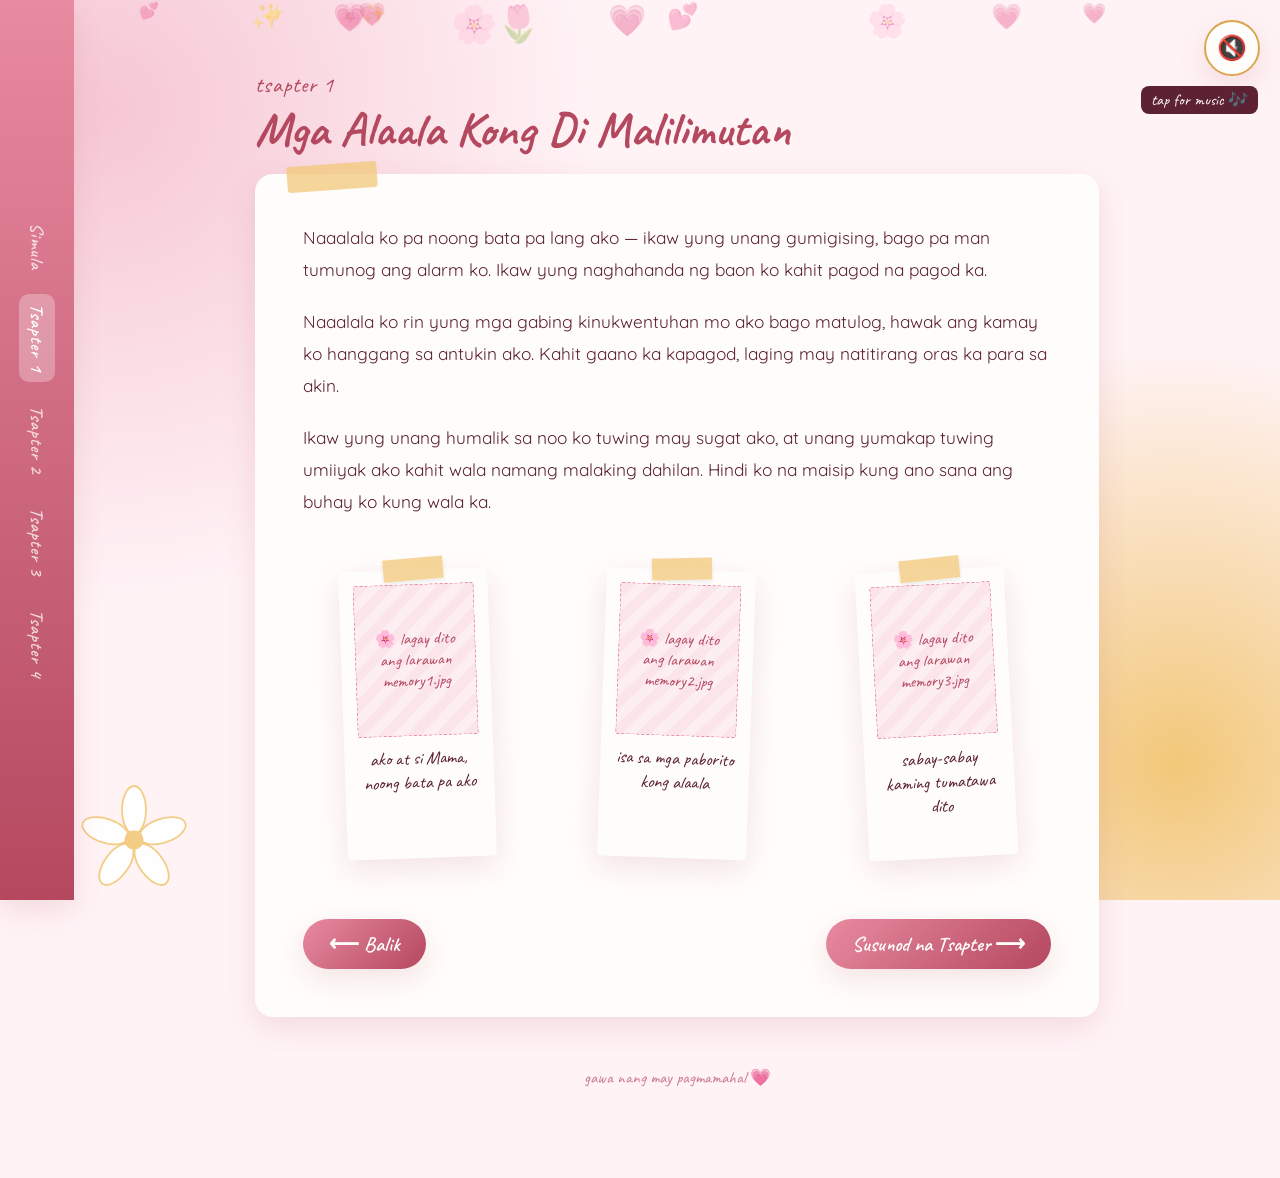
==== page2.html @ b668b49d "Simplify text in letter card on page2.html Removed the phrase 'na pagod na pagod ka pa sa trabaho ka" ====
<!DOCTYPE html>
<html lang="tl">
<head>
<meta charset="UTF-8">
<meta name="viewport" content="width=device-width, initial-scale=1.0">
<title>Tsapter 1: Mga Alaala 🌸</title>
<link rel="stylesheet" href="style.css">
</head>
<body>

<!-- 🎵 AUDIO: add your mp3 for this page below (replace the src path) -->
<audio id="bgm" src="assets/audio/page2-memories.mp3" autoplay loop></audio>
<button id="music-toggle" class="music-toggle" aria-label="Play or pause music">🎵</button>

<div class="sticker-field" aria-hidden="true"></div>

<svg class="corner-bloom bottom-left" viewBox="0 0 100 100" aria-hidden="true">
  <g fill="#ffffff" stroke="#f2c879" stroke-width="1.5">
    <ellipse cx="50" cy="25" rx="10" ry="20"/>
    <ellipse cx="50" cy="25" rx="10" ry="20" transform="rotate(72 50 50)"/>
    <ellipse cx="50" cy="25" rx="10" ry="20" transform="rotate(144 50 50)"/>
    <ellipse cx="50" cy="25" rx="10" ry="20" transform="rotate(216 50 50)"/>
    <ellipse cx="50" cy="25" rx="10" ry="20" transform="rotate(288 50 50)"/>
  </g>
  <circle cx="50" cy="50" r="8" fill="#f2c879"/>
</svg>

<nav class="tab-nav" aria-label="Mga tsapter">
  <a href="index.html">Simula</a>
  <a href="page2.html" class="active">Tsapter 1</a>
  <a href="page3.html">Tsapter 2</a>
  <a href="page4.html">Tsapter 3</a>
  <a href="page5.html">Tsapter 4</a>
</nav>

<main>
  <p class="eyebrow">tsapter 1</p>
  <h2>Mga Alaala Kong Di Malilimutan</h2>

  <div class="letter-card">
    <p class="body-text">
      Naaalala ko pa noong bata pa lang ako — ikaw yung unang gumigising,
      bago pa man tumunog ang alarm ko. Ikaw yung naghahanda ng baon ko
      kahit pagod na pagod ka.
    </p>
    <p class="body-text">
      Naaalala ko rin yung mga gabing kinukwentuhan mo ako bago matulog,
      hawak ang kamay ko hanggang sa antukin ako. Kahit gaano ka kapagod,
      laging may natitirang oras ka para sa akin.
    </p>
    <p class="body-text">
      Ikaw yung unang humalik sa noo ko tuwing may sugat ako, at unang
      yumakap tuwing umiiyak ako kahit wala namang malaking dahilan.
      Hindi ko na maisip kung ano sana ang buhay ko kung wala ka.
    </p>

    <div class="polaroid-grid">
      <figure class="polaroid">
        <div class="tape"></div>
        <div class="photo-slot">
          <!-- 🖼️ IMAGE: replace src with your jpg, e.g. assets/images/memory1.jpg -->
          <img src="assets/images/memory1.jpg" alt="Ako at si Mama noong bata pa ako"
               onerror="this.style.display='none'; this.nextElementSibling.style.display='flex';">
          <div class="placeholder-hint" style="display:none;">🌸 lagay dito ang larawan<br>memory1.jpg</div>
        </div>
        <figcaption>ako at si Mama, noong bata pa ako</figcaption>
      </figure>

      <figure class="polaroid">
        <div class="tape"></div>
        <div class="photo-slot">
          <!-- 🖼️ IMAGE: replace src with your jpg, e.g. assets/images/memory2.jpg -->
          <img src="assets/images/memory2.jpg" alt="Isa sa mga paborito kong alaala"
               onerror="this.style.display='none'; this.nextElementSibling.style.display='flex';">
          <div class="placeholder-hint" style="display:none;">🌸 lagay dito ang larawan<br>memory2.jpg</div>
        </div>
        <figcaption>isa sa mga paborito kong alaala</figcaption>
      </figure>

      <figure class="polaroid">
        <div class="tape"></div>
        <div class="photo-slot">
          <!-- 🖼️ IMAGE: replace src with your jpg, e.g. assets/images/memory3.jpg -->
          <img src="assets/images/memory3.jpg" alt="Sabay-sabay kaming tumatawa dito"
               onerror="this.style.display='none'; this.nextElementSibling.style.display='flex';">
          <div class="placeholder-hint" style="display:none;">🌸 lagay dito ang larawan<br>memory3.jpg</div>
        </div>
        <figcaption>sabay-sabay kaming tumatawa dito</figcaption>
      </figure>
    </div>

    <div class="page-turn">
      <a href="index.html" class="btn">⟵ Balik</a>
      <a href="page3.html" class="btn">Susunod na Tsapter ⟶</a>
    </div>
  </div>

  <footer class="credit">gawa nang may pagmamahal 💗</footer>
</main>

<script src="script.js"></script>
</body>
</html>
---- style.css ----
@import url('https://fonts.googleapis.com/css2?family=Caveat:wght@500;600;700&family=Quicksand:wght@400;500;600;700&display=swap');

:root {
  --blush-bg: #fff3f6;
  --paper: #fffdfb;
  --rose: #e88aa0;
  --rose-soft: #f6c7d4;
  --deep-rose: #b4485f;
  --maroon: #5c2233;
  --gold: #f2c879;
  --gold-deep: #d9a84e;
  --shadow: 0 10px 30px rgba(180, 72, 95, 0.15);
  --radius: 18px;
}

@media (prefers-reduced-motion: reduce) {
  *, *::before, *::after {
    animation-duration: 0.01ms !important;
    animation-iteration-count: 1 !important;
    transition-duration: 0.01ms !important;
    scroll-behavior: auto !important;
  }
}

* { box-sizing: border-box; }

html { scroll-behavior: smooth; }

body {
  margin: 0;
  min-height: 100vh;
  font-family: 'Quicksand', sans-serif;
  color: var(--maroon);
  background:
    radial-gradient(circle at 8% 12%, var(--rose-soft) 0%, transparent 35%),
    radial-gradient(circle at 92% 85%, var(--gold) 0%, transparent 30%),
    var(--blush-bg);
  background-attachment: fixed;
  position: relative;
  overflow-x: hidden;
  padding-left: 74px;
}

@media (max-width: 720px) {
  body { padding-left: 0; padding-bottom: 74px; }
}

/* ---------- floating sticker decorations ---------- */
.sticker-field {
  position: fixed;
  inset: 0;
  pointer-events: none;
  z-index: 0;
  overflow: hidden;
}
.sticker-field span {
  position: absolute;
  font-size: 1.6rem;
  opacity: 0.35;
  animation: float-up 14s linear infinite;
}
@keyframes float-up {
  0%   { transform: translateY(110vh) rotate(0deg); opacity: 0; }
  10%  { opacity: 0.35; }
  90%  { opacity: 0.35; }
  100% { transform: translateY(-10vh) rotate(25deg); opacity: 0; }
}

/* corner sampaguita ornament */
.corner-bloom {
  position: fixed;
  width: 120px;
  height: 120px;
  pointer-events: none;
  opacity: 0.9;
  z-index: 1;
}
.corner-bloom.top-right { top: 0; right: 0; }
.corner-bloom.bottom-left { bottom: 0; left: 74px; }
@media (max-width: 720px) {
  .corner-bloom.bottom-left { left: 0; bottom: 74px; }
}

/* ---------- chapter tab navigation ---------- */
.tab-nav {
  position: fixed;
  left: 0;
  top: 0;
  bottom: 0;
  width: 74px;
  display: flex;
  flex-direction: column;
  align-items: center;
  justify-content: center;
  gap: 14px;
  z-index: 20;
  background: linear-gradient(180deg, var(--rose), var(--deep-rose));
  box-shadow: var(--shadow);
}
.tab-nav a {
  writing-mode: vertical-rl;
  color: var(--paper);
  text-decoration: none;
  font-family: 'Caveat', cursive;
  font-size: 1.15rem;
  font-weight: 600;
  letter-spacing: 1px;
  padding: 10px 6px;
  border-radius: 10px;
  opacity: 0.75;
  transition: opacity 0.2s ease, background 0.2s ease, transform 0.2s ease;
}
.tab-nav a:hover, .tab-nav a:focus-visible { opacity: 1; background: rgba(255,255,255,0.18); transform: translateX(3px); }
.tab-nav a.active { opacity: 1; background: rgba(255,255,255,0.28); }

@media (max-width: 720px) {
  .tab-nav {
    left: 0; right: 0; bottom: 0; top: auto;
    width: 100%; height: 74px;
    flex-direction: row;
  }
  .tab-nav a { writing-mode: horizontal-tb; font-size: 0.95rem; }
}

/* ---------- music control sticker ---------- */
.music-toggle {
  position: fixed;
  top: 20px;
  right: 20px;
  z-index: 30;
  width: 56px;
  height: 56px;
  border-radius: 50%;
  border: 2px solid var(--gold-deep);
  background: var(--paper);
  font-size: 1.5rem;
  cursor: pointer;
  box-shadow: var(--shadow);
  display: flex;
  align-items: center;
  justify-content: center;
  transition: transform 0.2s ease;
}
.music-toggle:hover { transform: scale(1.08) rotate(-6deg); }
.music-toggle.needs-tap::after {
  content: "tap for music 🎶";
  position: absolute;
  top: 64px;
  right: 0;
  white-space: nowrap;
  background: var(--maroon);
  color: var(--paper);
  font-family: 'Caveat', cursive;
  font-size: 1rem;
  padding: 4px 10px;
  border-radius: 8px;
}

/* ---------- layout shell ---------- */
main {
  position: relative;
  z-index: 2;
  max-width: 900px;
  margin: 0 auto;
  padding: 70px 28px 90px;
}

.eyebrow {
  font-family: 'Caveat', cursive;
  font-size: 1.4rem;
  color: var(--deep-rose);
  letter-spacing: 1px;
  margin: 0 0 4px;
}

h1, h2 {
  font-family: 'Caveat', cursive;
  color: var(--deep-rose);
  line-height: 1.1;
  margin: 0 0 18px;
}
h1 { font-size: clamp(2.6rem, 6vw, 4.2rem); }
h2 { font-size: clamp(2.1rem, 4.5vw, 3rem); }

.letter-card {
  background: var(--paper);
  border-radius: var(--radius);
  box-shadow: var(--shadow);
  padding: clamp(24px, 5vw, 48px);
  position: relative;
}
.letter-card::before {
  content: "";
  position: absolute;
  top: -10px; left: 32px;
  width: 90px; height: 26px;
  background: var(--gold);
  opacity: 0.75;
  transform: rotate(-4deg);
  border-radius: 3px;
}

p.body-text {
  font-size: 1.08rem;
  line-height: 1.85;
  margin: 0 0 20px;
}
p.body-text:last-child { margin-bottom: 0; }

.signature {
  font-family: 'Caveat', cursive;
  font-size: 1.6rem;
  color: var(--deep-rose);
  margin-top: 26px;
}

/* ---------- buttons ---------- */
.btn {
  display: inline-flex;
  align-items: center;
  gap: 8px;
  font-family: 'Caveat', cursive;
  font-size: 1.3rem;
  font-weight: 600;
  color: var(--paper);
  background: linear-gradient(135deg, var(--rose), var(--deep-rose));
  padding: 12px 26px;
  border: none;
  border-radius: 40px;
  text-decoration: none;
  box-shadow: var(--shadow);
  cursor: pointer;
  transition: transform 0.2s ease;
}
.btn:hover, .btn:focus-visible { transform: translateY(-2px) scale(1.02); }

.page-turn {
  display: flex;
  justify-content: space-between;
  align-items: center;
  margin-top: 46px;
  gap: 16px;
  flex-wrap: wrap;
}

/* ---------- polaroid photo placeholders ---------- */
.polaroid-grid {
  display: grid;
  grid-template-columns: repeat(auto-fit, minmax(190px, 1fr));
  gap: 30px;
  margin: 36px 0;
}
.polaroid {
  background: var(--paper);
  padding: 14px 14px 40px;
  border-radius: 4px;
  box-shadow: var(--shadow);
  transform: rotate(var(--tilt, -2deg));
  position: relative;
  transition: transform 0.25s ease;
}
.polaroid:nth-child(2n) { --tilt: 2deg; }
.polaroid:nth-child(3n) { --tilt: -3deg; }
.polaroid:hover { transform: rotate(0deg) scale(1.04); z-index: 5; }
.polaroid .tape {
  position: absolute;
  top: -12px; left: 50%;
  width: 60px; height: 22px;
  background: rgba(242, 200, 121, 0.75);
  transform: translateX(-50%) rotate(-3deg);
  box-shadow: 0 2px 4px rgba(0,0,0,0.08);
}
.polaroid .photo-slot {
  width: 100%;
  aspect-ratio: 4 / 5;
  background: repeating-linear-gradient(135deg, #fbe4ea, #fbe4ea 10px, #fdeef2 10px, #fdeef2 20px);
  border: 1px dashed var(--rose);
  display: flex;
  align-items: center;
  justify-content: center;
  overflow: hidden;
  border-radius: 2px;
}
.polaroid .photo-slot img {
  width: 100%;
  height: 100%;
  object-fit: cover;
  display: block;
}
.polaroid .photo-slot .placeholder-hint {
  font-family: 'Caveat', cursive;
  color: var(--deep-rose);
  text-align: center;
  padding: 10px;
  font-size: 1.05rem;
}
.polaroid figcaption {
  font-family: 'Caveat', cursive;
  font-size: 1.15rem;
  text-align: center;
  color: var(--maroon);
  margin-top: 10px;
}

/* ---------- cake / candle interactive (page 5) ---------- */
.cake-wrap {
  text-align: center;
  margin: 34px 0;
}
.candle {
  cursor: pointer;
  transition: transform 0.2s ease;
}
.candle:hover { transform: scale(1.05); }
.wish-reveal {
  margin-top: 24px;
  opacity: 0;
  max-height: 0;
  overflow: hidden;
  transition: opacity 0.6s ease, max-height 0.8s ease;
}
.wish-reveal.show { opacity: 1; max-height: 600px; }

footer.credit {
  text-align: center;
  font-family: 'Caveat', cursive;
  color: var(--deep-rose);
  opacity: 0.7;
  margin-top: 50px;
  font-size: 1.05rem;
}
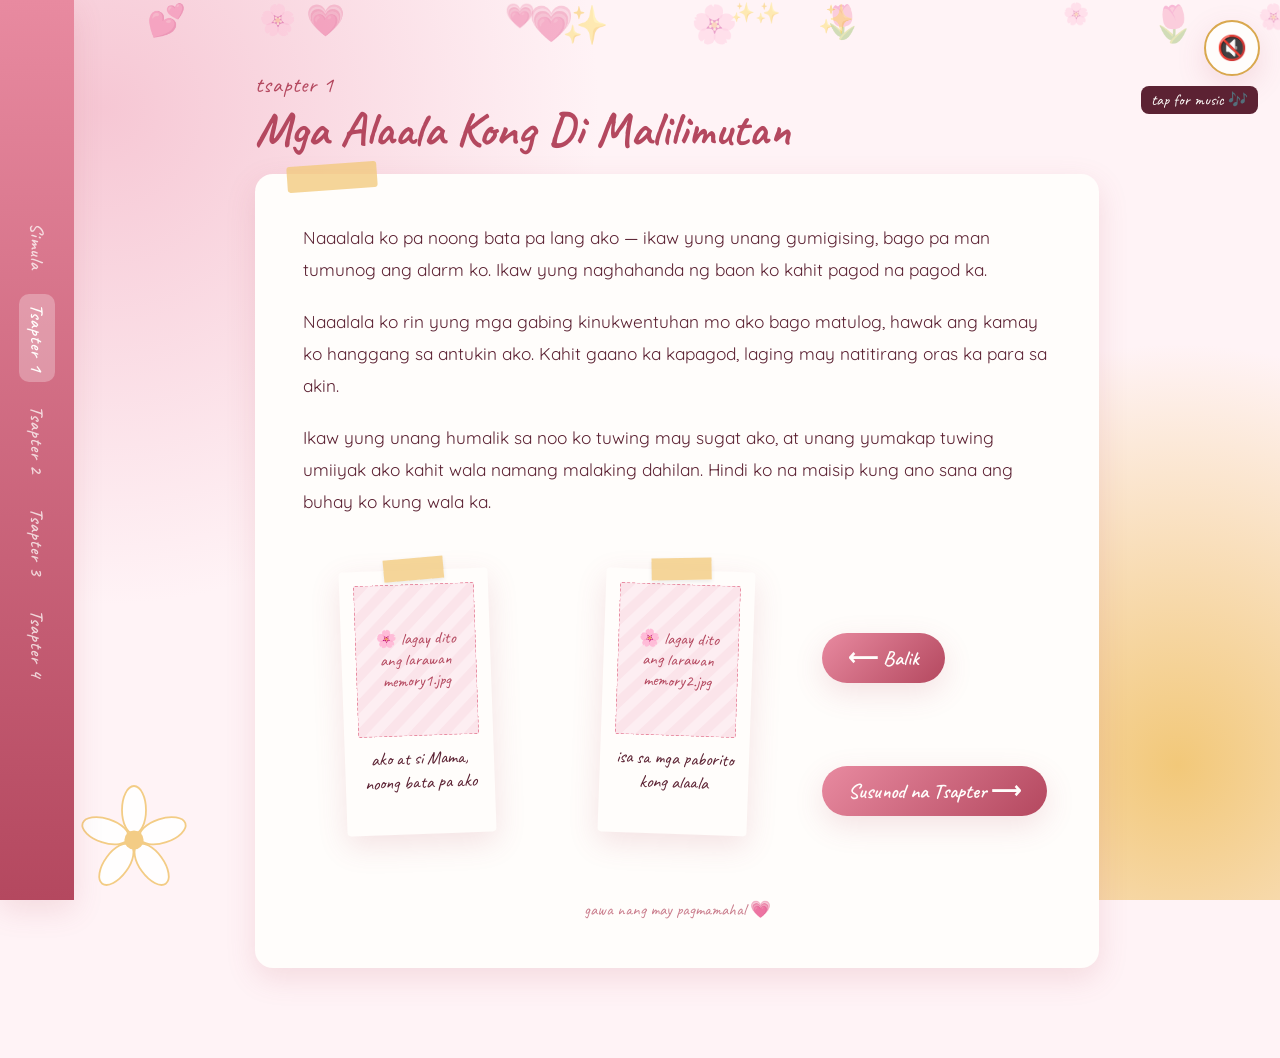
==== commit eedd8aa4: "Update page2.html" ====
--- a/page2.html
+++ b/page2.html
@@ -77,18 +77,6 @@
         <figcaption>isa sa mga paborito kong alaala</figcaption>
       </figure>
 
-      <figure class="polaroid">
-        <div class="tape"></div>
-        <div class="photo-slot">
-          <!-- 🖼️ IMAGE: replace src with your jpg, e.g. assets/images/memory3.jpg -->
-          <img src="assets/images/memory3.jpg" alt="Sabay-sabay kaming tumatawa dito"
-               onerror="this.style.display='none'; this.nextElementSibling.style.display='flex';">
-          <div class="placeholder-hint" style="display:none;">🌸 lagay dito ang larawan<br>memory3.jpg</div>
-        </div>
-        <figcaption>sabay-sabay kaming tumatawa dito</figcaption>
-      </figure>
-    </div>
-
     <div class="page-turn">
       <a href="index.html" class="btn">⟵ Balik</a>
       <a href="page3.html" class="btn">Susunod na Tsapter ⟶</a>
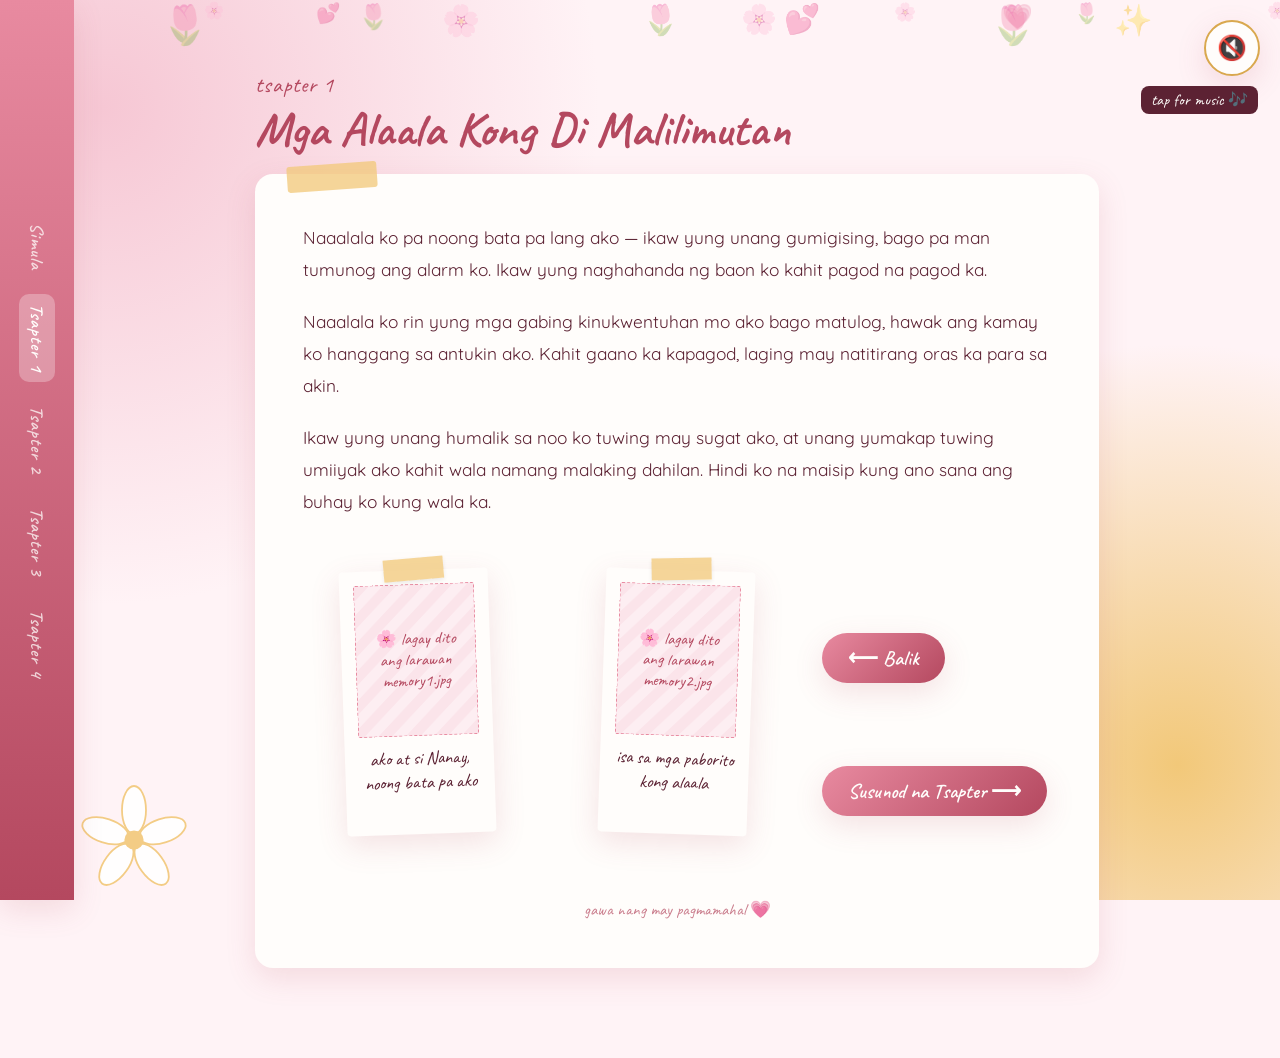
==== commit ecea31d8: "Update page2.html" ====
--- a/page2.html
+++ b/page2.html
@@ -59,11 +59,11 @@
         <div class="tape"></div>
         <div class="photo-slot">
           <!-- 🖼️ IMAGE: replace src with your jpg, e.g. assets/images/memory1.jpg -->
-          <img src="assets/images/memory1.jpg" alt="Ako at si Mama noong bata pa ako"
+          <img src="assets/images/memory1.jpg" alt="Ako at si Nanay noong bata pa ako"
                onerror="this.style.display='none'; this.nextElementSibling.style.display='flex';">
           <div class="placeholder-hint" style="display:none;">🌸 lagay dito ang larawan<br>memory1.jpg</div>
         </div>
-        <figcaption>ako at si Mama, noong bata pa ako</figcaption>
+        <figcaption>ako at si Nanay, noong bata pa ako</figcaption>
       </figure>
 
       <figure class="polaroid">
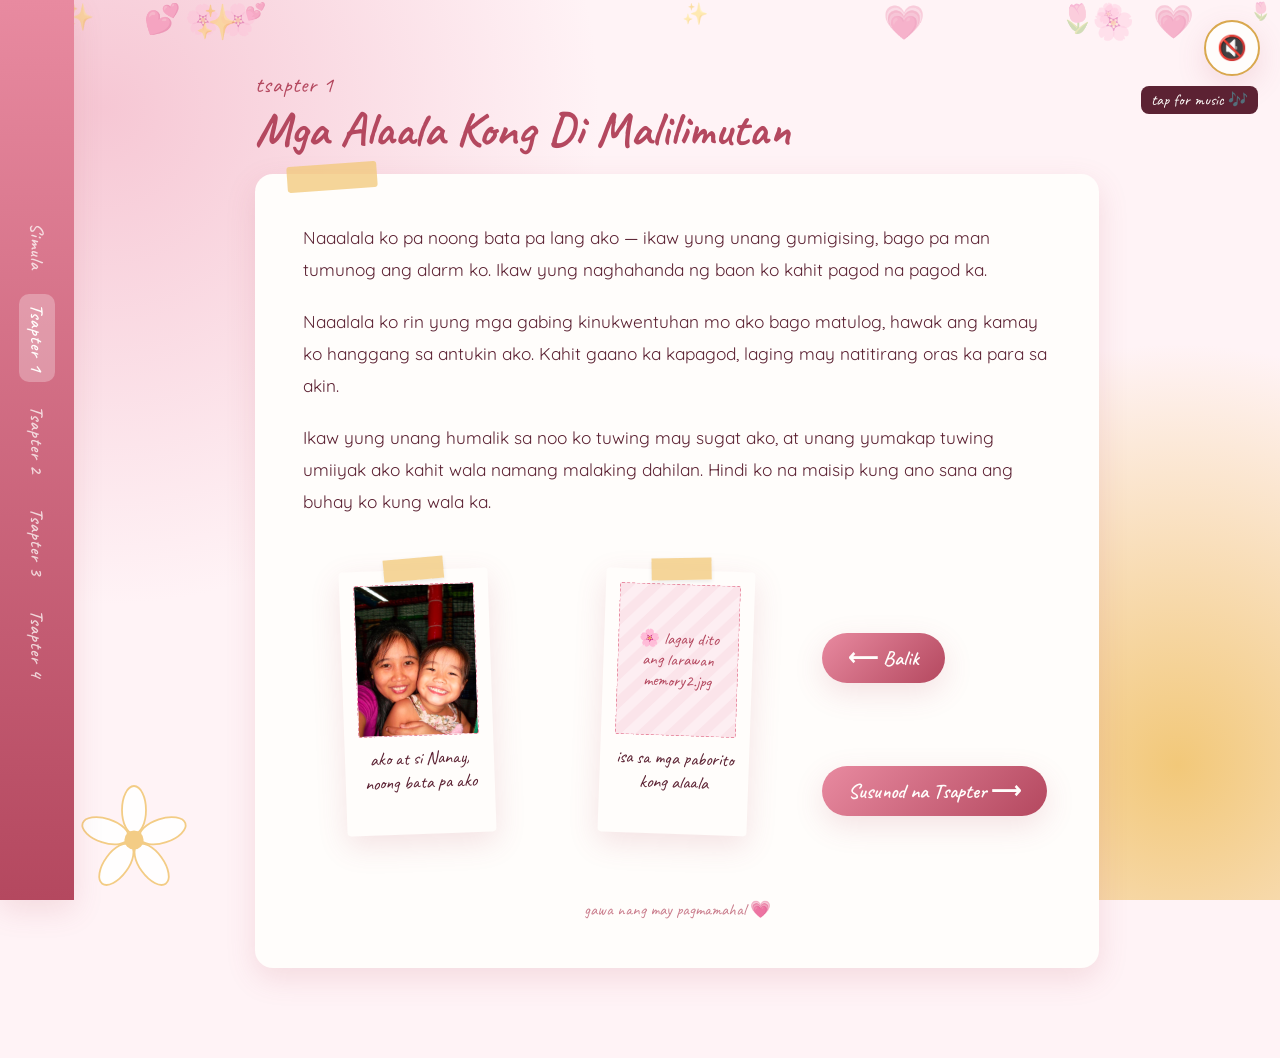
==== commit e09906df: "Update page2.html" ====
--- a/page2.html
+++ b/page2.html
@@ -59,7 +59,7 @@
         <div class="tape"></div>
         <div class="photo-slot">
           <!-- 🖼️ IMAGE: replace src with your jpg, e.g. assets/images/memory1.jpg -->
-          <img src="assets/images/memory1.jpg" alt="Ako at si Nanay noong bata pa ako"
+          <img src="kathy1.jpeg" alt="Ako at si Nanay noong bata pa ako"
                onerror="this.style.display='none'; this.nextElementSibling.style.display='flex';">
           <div class="placeholder-hint" style="display:none;">🌸 lagay dito ang larawan<br>memory1.jpg</div>
         </div>
@@ -70,7 +70,7 @@
         <div class="tape"></div>
         <div class="photo-slot">
           <!-- 🖼️ IMAGE: replace src with your jpg, e.g. assets/images/memory2.jpg -->
-          <img src="assets/images/memory2.jpg" alt="Isa sa mga paborito kong alaala"
+          <img src="kathy2.jpg" alt="Isa sa mga paborito kong alaala"
                onerror="this.style.display='none'; this.nextElementSibling.style.display='flex';">
           <div class="placeholder-hint" style="display:none;">🌸 lagay dito ang larawan<br>memory2.jpg</div>
         </div>
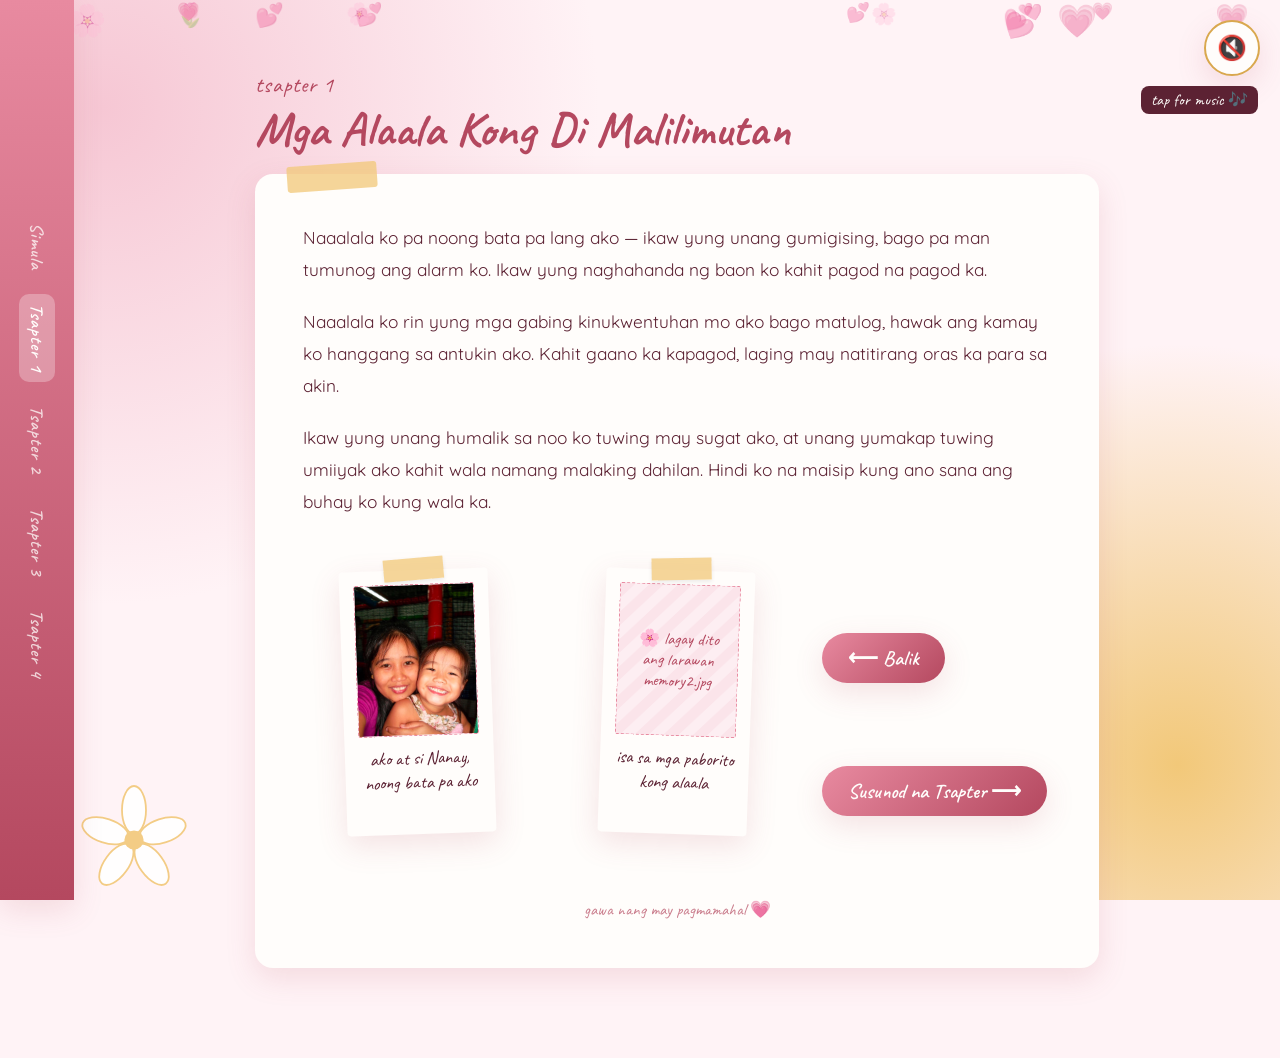
==== commit 6914db49: "Change image source from kathy2.jpg to kathy2.jpeg" ====
--- a/page2.html
+++ b/page2.html
@@ -70,7 +70,7 @@
         <div class="tape"></div>
         <div class="photo-slot">
           <!-- 🖼️ IMAGE: replace src with your jpg, e.g. assets/images/memory2.jpg -->
-          <img src="kathy2.jpg" alt="Isa sa mga paborito kong alaala"
+          <img src="kathy2.jpeg" alt="Isa sa mga paborito kong alaala"
                onerror="this.style.display='none'; this.nextElementSibling.style.display='flex';">
           <div class="placeholder-hint" style="display:none;">🌸 lagay dito ang larawan<br>memory2.jpg</div>
         </div>
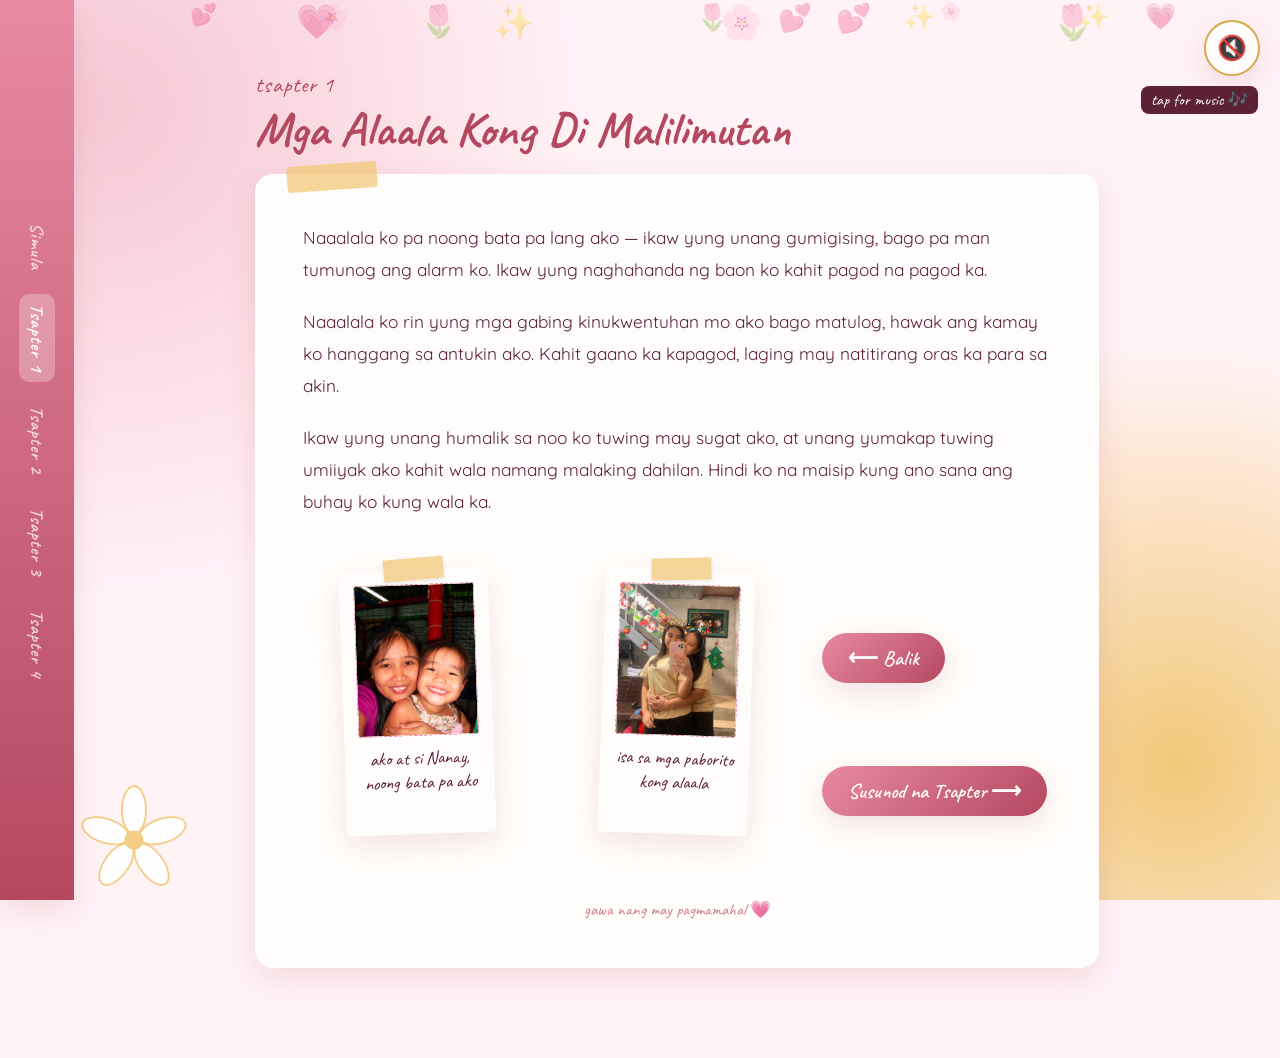
==== commit e0672ad8: "Update page2.html" ====
--- a/page2.html
+++ b/page2.html
@@ -70,7 +70,7 @@
         <div class="tape"></div>
         <div class="photo-slot">
           <!-- 🖼️ IMAGE: replace src with your jpg, e.g. assets/images/memory2.jpg -->
-          <img src="kathy2.jpeg" alt="Isa sa mga paborito kong alaala"
+          <img src="image2.jpeg" alt="Isa sa mga paborito kong alaala"
                onerror="this.style.display='none'; this.nextElementSibling.style.display='flex';">
           <div class="placeholder-hint" style="display:none;">🌸 lagay dito ang larawan<br>memory2.jpg</div>
         </div>
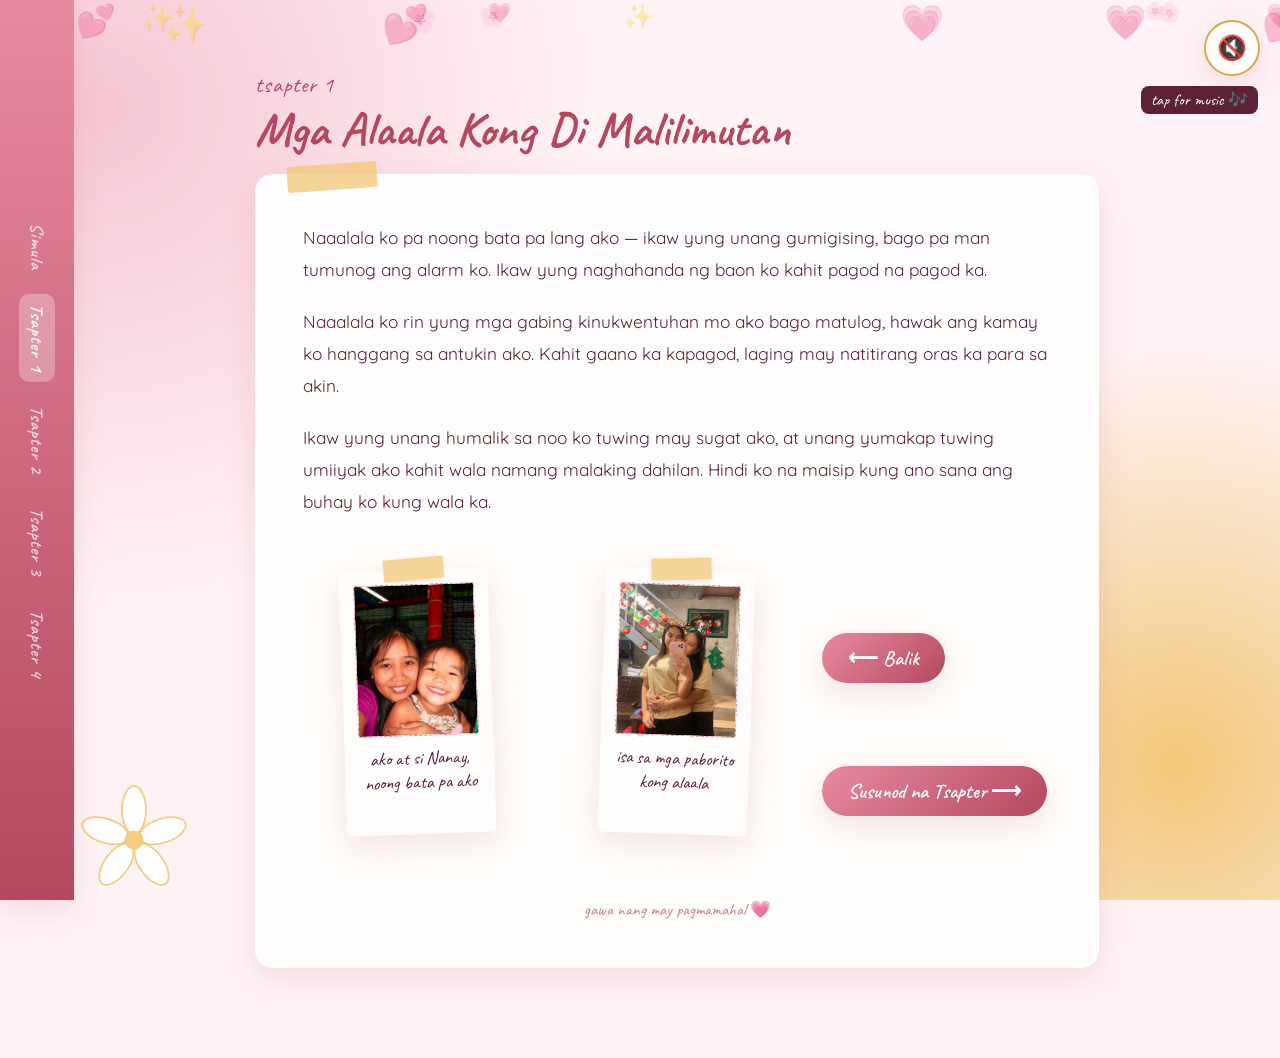
==== commit 6e15e70c: "Update audio source for background music" ====
--- a/page2.html
+++ b/page2.html
@@ -9,7 +9,7 @@
 <body>
 
 <!-- 🎵 AUDIO: add your mp3 for this page below (replace the src path) -->
-<audio id="bgm" src="assets/audio/page2-memories.mp3" autoplay loop></audio>
+<audio id="bgm" src="best day.mp3" autoplay loop></audio>
 <button id="music-toggle" class="music-toggle" aria-label="Play or pause music">🎵</button>
 
 <div class="sticker-field" aria-hidden="true"></div>
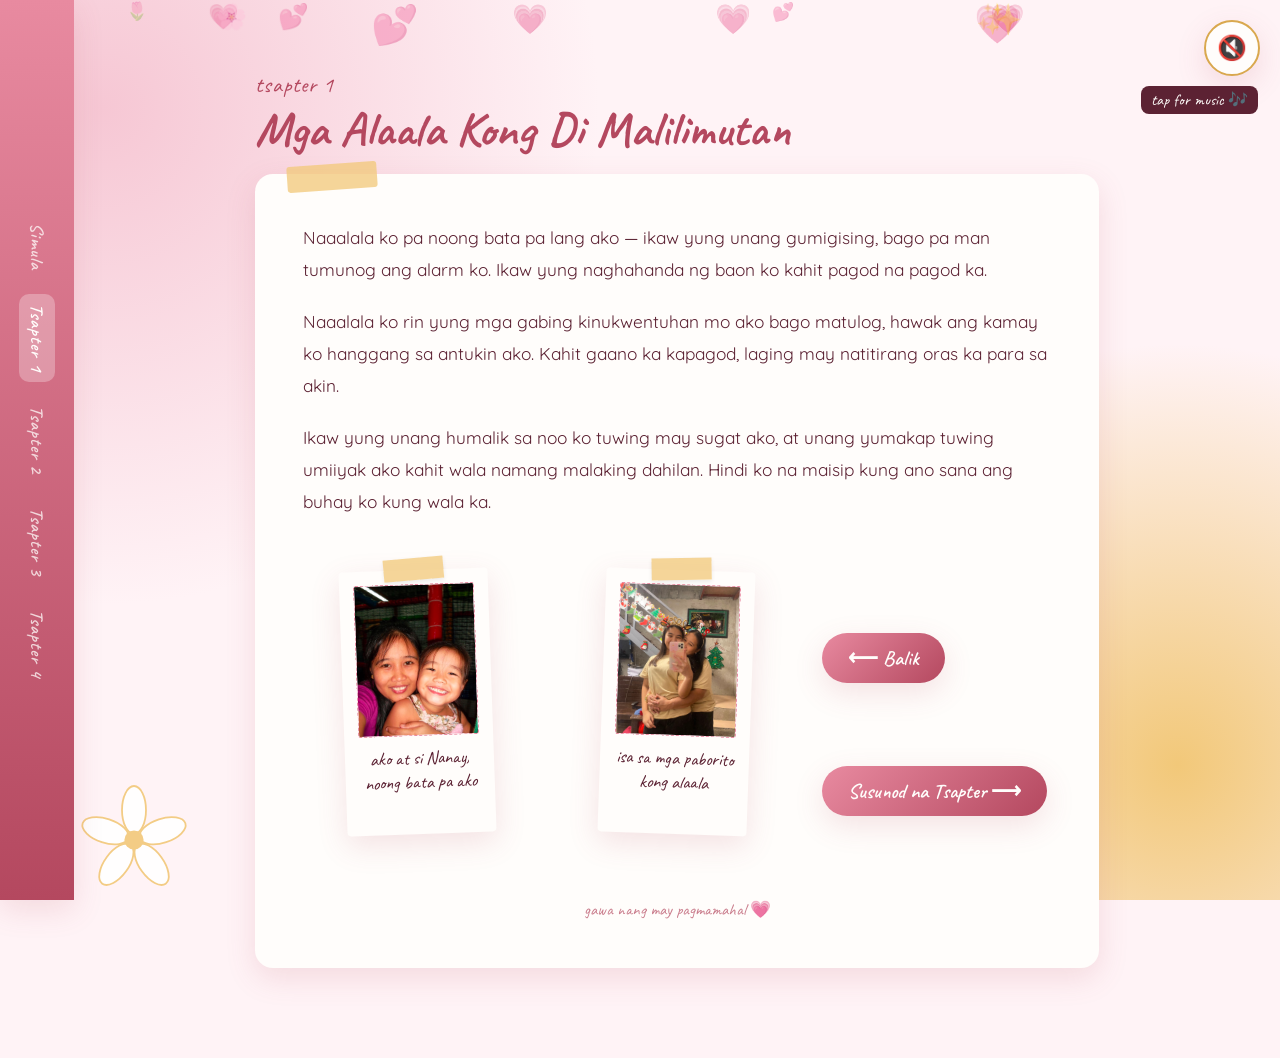
==== commit 4a3db2d5: "Update page2.html" ====
--- a/page2.html
+++ b/page2.html
@@ -9,7 +9,7 @@
 <body>
 
 <!-- 🎵 AUDIO: add your mp3 for this page below (replace the src path) -->
-<audio id="bgm" src="best day.mp3" autoplay loop></audio>
+<audio id="bgm" src="bestday.mp3" autoplay loop></audio>
 <button id="music-toggle" class="music-toggle" aria-label="Play or pause music">🎵</button>
 
 <div class="sticker-field" aria-hidden="true"></div>
